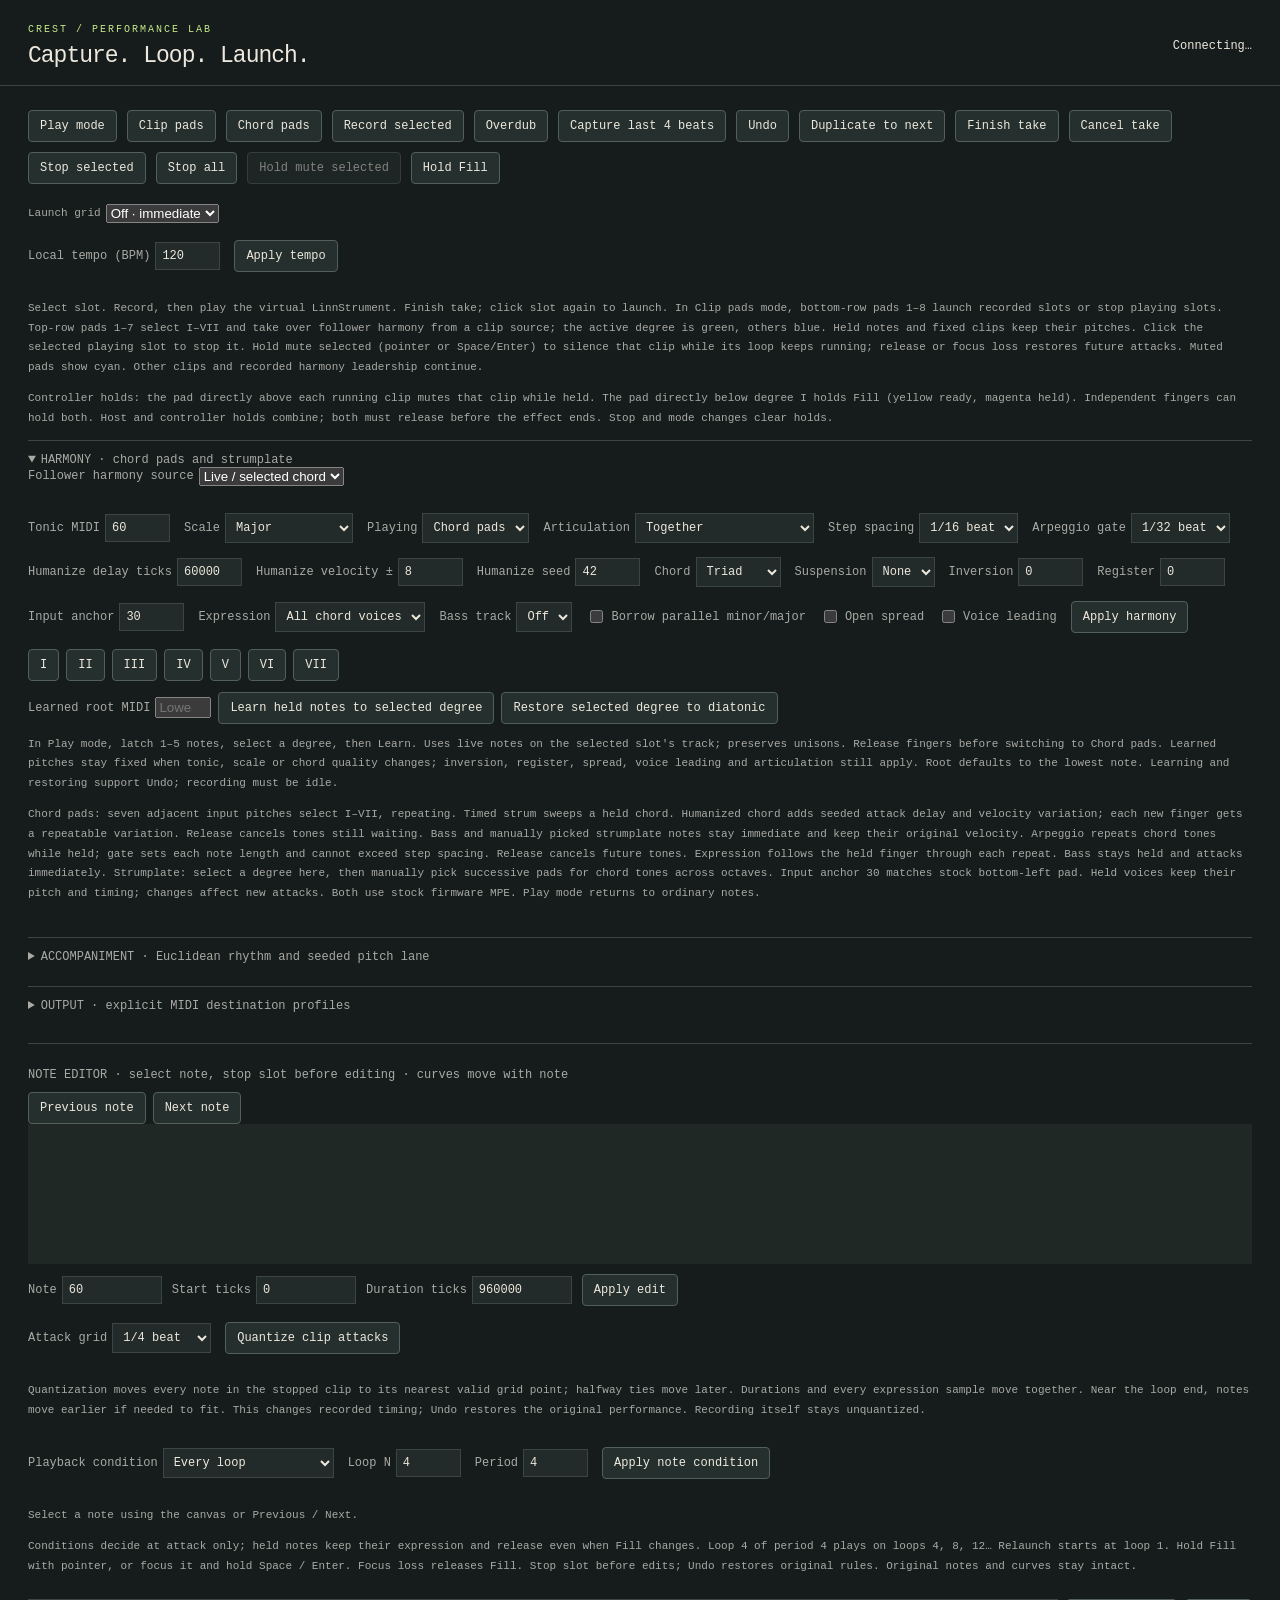
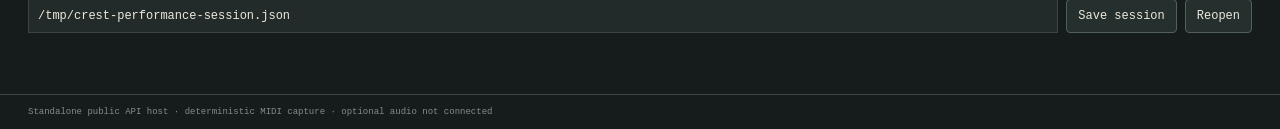
==== crates/linnstrument-sim/web/host.html @ 9dd8afc8 "feat: preserve musical phase across local tempo changes" ====
<!doctype html><html lang="en"><head><meta charset="utf-8"><meta name="viewport" content="width=device-width,initial-scale=1"><title>Crest Performance test host</title><link rel="stylesheet" href="style.css"></head><body>
<header><div><span class="eyebrow">CREST / PERFORMANCE LAB</span><h1>Capture. Loop. Launch.</h1></div><span id="connection">Connecting…</span></header>
<main><div class="host-toolbar"><button id="play">Play mode</button><button id="clips">Clip pads</button><button id="chords">Chord pads</button><button id="record">Record selected</button><button id="overdub">Overdub</button><button id="retro">Capture last 4 beats</button><button id="undo">Undo</button><button id="duplicate">Duplicate to next</button><button id="finish">Finish take</button><button id="cancel">Cancel take</button><button id="stop-slot">Stop selected</button><button id="stop">Stop all</button><button id="mute" aria-pressed="false" disabled>Hold mute selected</button><button id="fill" aria-pressed="false">Hold Fill</button></div><label class="note">Launch grid <select id="launch-quantum"><option value="0">Off · immediate</option><option value="960000">1 beat</option><option value="3840000">4 beats</option></select></label><div id="grid" class="clip-grid"></div>
<form id="tempo-form" class="harmony-fields"><label>Local tempo (BPM) <input name="bpm" type="number" min="1" max="999" step=".001" value="120" required></label><button type="submit">Apply tempo</button></form>
<p class="note">Select slot. Record, then play the virtual LinnStrument. Finish take; click slot again to launch. In Clip pads mode, bottom-row pads 1–8 launch recorded slots or stop playing slots. Top-row pads 1–7 select I–VII and take over follower harmony from a clip source; the active degree is green, others blue. Held notes and fixed clips keep their pitches. Click the selected playing slot to stop it. Hold mute selected (pointer or Space/Enter) to silence that clip while its loop keeps running; release or focus loss restores future attacks. Muted pads show cyan. Other clips and recorded harmony leadership continue.</p>
<p class="note">Controller holds: the pad directly above each running clip mutes that clip while held. The pad directly below degree I holds Fill (yellow ready, magenta held). Independent fingers can hold both. Host and controller holds combine; both must release before the effect ends. Stop and mode changes clear holds.</p>
<details id="harmony-panel" open><summary>HARMONY · chord pads and strumplate</summary>
<label>Follower harmony source <select id="harmony-source"><option value="selected">Live / selected chord</option></select></label>
<p id="harmony-source-state" class="note"></p>
<form id="harmony-form" class="harmony-fields">
<label>Tonic MIDI <input name="tonic" type="number" min="0" max="127" value="60" required></label>
<label>Scale <select name="scale"><option value="major">Major</option><option value="natural_minor">Natural minor</option><option value="dorian">Dorian</option><option value="mixolydian">Mixolydian</option></select></label>
<label>Playing <select name="playing"><option value="chord_pads">Chord pads</option><option value="strumplate">Strumplate</option></select></label>
<label>Articulation <select name="articulation"><option value="block">Together</option><option value="humanized">Humanized chord</option><option value="ascending">Strum low to high</option><option value="descending">Strum high to low</option><option value="arpeggio_ascending">Arpeggio low to high</option><option value="arpeggio_descending">Arpeggio high to low</option></select></label>
<label>Step spacing <select name="strum_interval"><option value="30000">1/32 beat</option><option value="60000" selected>1/16 beat</option><option value="120000">1/8 beat</option><option value="240000">1/4 beat</option><option value="480000">1/2 beat</option><option value="960000">1 beat</option></select></label>
<label>Arpeggio gate <select name="arpeggio_gate"><option value="15000">1/64 beat</option><option value="30000" selected>1/32 beat</option><option value="60000">1/16 beat</option><option value="120000">1/8 beat</option><option value="240000">1/4 beat</option><option value="480000">1/2 beat</option><option value="960000">1 beat</option></select></label>
<label>Humanize delay ticks <input name="humanize_delay" type="number" min="0" max="960000" value="60000" required></label>
<label>Humanize velocity ± <input name="humanize_velocity" type="number" min="0" max="63" value="8" required></label>
<label>Humanize seed <input name="humanize_seed" type="number" min="0" max="4294967295" value="42" required></label>
<label>Chord <select name="extension"><option value="triad">Triad</option><option value="seventh">Seventh</option><option value="ninth">Ninth</option></select></label>
<label>Suspension <select name="suspension"><option value="none">None</option><option value="second">Sus2</option><option value="fourth">Sus4</option></select></label>
<label>Inversion <input name="inversion" type="number" min="-4" max="4" value="0" required></label>
<label>Register <input name="register" type="number" min="-3" max="3" value="0" required></label>
<label>Input anchor <input name="input_anchor" type="number" min="0" max="127" value="30" required></label>
<label>Expression <select name="expression"><option value="all_voices">All chord voices</option><option value="top_voice">Top voice only</option></select></label>
<label>Bass track <select name="bass_track"><option value="">Off</option></select></label>
<label><input name="borrowed" type="checkbox">Borrow parallel minor/major</label>
<label><input name="spread" type="checkbox">Open spread</label>
<label><input name="voice_leading" type="checkbox">Voice leading</label>
<button type="submit">Apply harmony</button>
</form><div id="degrees" class="degree-strip" aria-label="Selected chord degree"></div>
<p id="voicing" class="note" aria-live="polite"></p>
<div class="degree-strip"><label>Learned root MIDI <input id="learned-root" type="number" min="0" max="127" placeholder="Lowest held note"></label><button id="learn-chord">Learn held notes to selected degree</button><button id="clear-chord">Restore selected degree to diatonic</button></div>
<p id="learned-state" class="note" aria-live="polite"></p>
<p class="note">In Play mode, latch 1–5 notes, select a degree, then Learn. Uses live notes on the selected slot's track; preserves unisons. Release fingers before switching to Chord pads. Learned pitches stay fixed when tonic, scale or chord quality changes; inversion, register, spread, voice leading and articulation still apply. Root defaults to the lowest note. Learning and restoring support Undo; recording must be idle.</p>
<p class="note">Chord pads: seven adjacent input pitches select I–VII, repeating. Timed strum sweeps a held chord. Humanized chord adds seeded attack delay and velocity variation; each new finger gets a repeatable variation. Release cancels tones still waiting. Bass and manually picked strumplate notes stay immediate and keep their original velocity. Arpeggio repeats chord tones while held; gate sets each note length and cannot exceed step spacing. Release cancels future tones. Expression follows the held finger through each repeat. Bass stays held and attacks immediately. Strumplate: select a degree here, then manually pick successive pads for chord tones across octaves. Input anchor 30 matches stock bottom-left pad. Held voices keep their pitch and timing; changes affect new attacks. Both use stock firmware MPE. Play mode returns to ordinary notes.</p></details>
<details id="pattern-panel"><summary>ACCOMPANIMENT · Euclidean rhythm and seeded pitch lane</summary>
<form id="pattern-form" class="harmony-fields">
<label>Steps <input name="steps" type="number" min="1" max="128" value="16" required></label>
<label>Pulses <input name="pulses" type="number" min="0" max="128" value="5" required></label>
<label>Rotation <input name="rotation" type="number" min="0" max="127" value="0" required></label>
<label>Step ticks <input name="step" type="number" min="1" max="3840000" value="240000" required></label>
<label>Gate ticks <input name="gate" type="number" min="1" max="3840000" value="120000" required></label>
<label>Pitch cycle <input name="pitch_steps" type="number" min="1" max="128" value="8" required></label>
<label>Lowest tone <input name="tone_min" type="number" min="-16" max="16" value="0" required></label>
<label>Highest tone <input name="tone_max" type="number" min="-16" max="16" value="5" required></label>
<label>Seed <input name="seed" type="number" min="0" max="4294967295" value="1" required></label>
<label>Velocity <input name="velocity" type="number" min="1" max="127" value="90" required></label>
<label>Velocity variation <input name="velocity_variation" type="number" min="0" max="63" value="0" required></label>
<label>Timing variation ticks <input name="timing_variation" type="number" min="0" max="3840000" value="0" required></label>
<label><input name="follow_harmony" type="checkbox">Follow active harmony</label>
<button type="submit">Generate selected slot</button></form>
<div class="degree-strip"><button id="follow-on">Follow harmony</button><button id="follow-off">Use original notes</button><button id="freeze">Freeze current harmony</button></div>
<p id="pattern-state" class="note"></p><p class="note">Stop selected slot before generating, changing follow mode, or freezing. Changes support Undo. Different slots loop independently. Timing variation delays attacks within each step. Following changes future attacks only; freeze stores the current follower harmony as fixed pitches. A clip source uses its recorded chord gestures, including timing before delayed strums. Its last chord carries across loop pickup gaps; stopping it restores live/selected harmony. Empty slots and clips without chord gestures use live/selected harmony. Editing rendered notes does not rewrite recorded chord intent.</p>
</details>
<details id="output-panel"><summary>OUTPUT · explicit MIDI destination profiles</summary>
<form id="output-form" class="harmony-fields">
<label>Destination <select name="destination"></select></label>
<label>Profile <select name="profile"><option value="mpe">MPE · independent expression</option><option value="polyphonic">Ordinary polyphony · key pressure</option><option value="monophonic">Monophonic · last held note</option></select></label>
<label>Channel / MPE main <input name="channel" type="number" min="1" max="16" value="1" required></label>
<label>MPE first member <input name="first" type="number" min="1" max="16" value="2" required></label>
<label>MPE last member <input name="last" type="number" min="1" max="16" value="16" required></label>
<label>Bend semitones <input name="bend" type="number" min="1" max="96" value="48" required></label>
<label>Poly voices <input name="voices" type="number" min="1" max="128" value="15" required></label>
<label>Poly expression <select name="expression"><option value="reject_unsupported">Reject unsupported pitch/timbre</option><option value="pressure_only">Discard pitch/timbre explicitly</option></select></label>
<button type="submit">Apply output profile</button></form>
<p id="output-state" class="note"></p><p class="note">Stop transport before changing profiles. MPE is required for independent X/Y/Z. Ordinary MIDI rejects overlapping identical pitches. Monophonic reduction sounds the last held note and reattacks the preceding note on release. Profiles save with host sessions; plain library sessions open with lower MPE defaults.</p></details>
<section class="editor"><h2>NOTE EDITOR · select note, stop slot before editing · curves move with note</h2><div class="degree-strip"><button id="previous-note">Previous note</button><button id="next-note">Next note</button></div><canvas id="piano" width="800" height="140" aria-label="Recorded notes. Select a note to edit its pitch, timing and duration." tabindex="0"></canvas><div class="edit-fields"><label>Note <input id="note-key" type="number" min="0" max="127" value="60"></label><label>Start ticks <input id="note-start" type="number" min="0" value="0"></label><label>Duration ticks <input id="note-duration" type="number" min="1" value="960000"></label><button id="apply-edit">Apply edit</button></div>
<form id="quantize-form" class="harmony-fields"><label>Attack grid <select name="grid"><option value="960000">1 beat</option><option value="480000">1/2 beat</option><option value="240000" selected>1/4 beat</option><option value="120000">1/8 beat</option><option value="60000">1/16 beat</option><option value="320000">1/3 beat</option><option value="160000">1/6 beat</option></select></label><button type="submit">Quantize clip attacks</button></form>
<p class="note">Quantization moves every note in the stopped clip to its nearest valid grid point; halfway ties move later. Durations and every expression sample move together. Near the loop end, notes move earlier if needed to fit. This changes recorded timing; Undo restores the original performance. Recording itself stays unquantized.</p>
<form id="condition-form" class="harmony-fields">
<label>Playback condition <select name="condition"><option value="always">Every loop</option><option value="every">Loop N of period</option><option value="fill">While Fill held</option><option value="not_fill">While Fill released</option></select></label>
<label>Loop N <input name="iteration" type="number" min="1" max="65535" value="4" required></label>
<label>Period <input name="period" type="number" min="1" max="65535" value="4" required></label>
<button type="submit">Apply note condition</button></form>
<p id="condition-state" class="note" aria-live="polite">Select a note using the canvas or Previous / Next.</p>
<p class="note">Conditions decide at attack only; held notes keep their expression and release even when Fill changes. Loop 4 of period 4 plays on loops 4, 8, 12… Relaunch starts at loop 1. Hold Fill with pointer, or focus it and hold Space / Enter. Focus loss releases Fill. Stop slot before edits; Undo restores original rules. Original notes and curves stay intact.</p>
</section><div class="session"><input id="path" aria-label="Session file path" value="/tmp/crest-performance-session.json"><button id="save">Save session</button><button id="open">Reopen</button></div><p id="transport" class="note"></p><pre id="capture"></pre><p id="error" role="alert"></p></main><footer>Standalone public API host · deterministic MIDI capture · optional audio not connected</footer><script src="bridge.js"></script><script type="module" src="host.js"></script></body></html>
---- crates/linnstrument-sim/web/style.css ----
:root{color-scheme:dark;--ink:#ede8dd;--muted:#a9aaa4;--bg:#161b1c;--line:#3b4544;--accent:#c5eb8b;font-family:ui-monospace,SFMono-Regular,Consolas,monospace;font-size:12px}*{box-sizing:border-box}body{margin:0;background:var(--bg);color:var(--ink)}header{display:flex;justify-content:space-between;align-items:center;padding:22px 28px 16px;border-bottom:1px solid var(--line)}h1{font-size:23px;font-weight:500;margin:7px 0 0;letter-spacing:-1px}h1 span{color:var(--muted)}.eyebrow{font-size:10px;color:var(--accent);letter-spacing:2px}.status{text-align:right;color:var(--accent)}small{display:block;color:var(--muted);font-size:9px;margin-top:6px}main{padding:24px 28px 12px}.instrument{background:#b6aa95;border:1px solid #e1d4b9;border-radius:13px;padding:14px 17px 9px;box-shadow:0 15px 32px #0005;color:#222a27}.brand{display:flex;align-items:baseline;justify-content:space-between;font-weight:750;letter-spacing:2px;font-size:17px;margin:0 4px 11px}.brand small{display:inline;font-weight:400;letter-spacing:1px;color:#424c46}.surface-wrap{display:flex;gap:8px;background:#303735;border-radius:6px;padding:9px}#controls{width:78px;flex:none;display:flex;flex-direction:column;justify-content:space-around;font-size:8px;color:#c5c6b9;text-transform:uppercase;text-align:right;line-height:1.2}canvas{width:100%;height:auto;display:block;min-width:0;touch-action:none;cursor:crosshair}.instrument-footer{display:flex;justify-content:space-between;font-size:9px;letter-spacing:1px;padding:10px 4px 0}.toolbar{display:flex;flex-wrap:wrap;align-items:center;gap:12px;margin-top:22px}label{display:inline-flex;align-items:center;gap:5px;color:var(--muted)}input[type=range]{width:100px;accent-color:var(--accent)}input[type=checkbox]{accent-color:var(--accent)}button{background:#25302e;color:var(--ink);border:1px solid #52605c;border-radius:4px;padding:8px 11px;font:inherit;cursor:pointer}button:hover{background:#38483d}button:focus-visible,canvas:focus-visible{outline:2px solid var(--accent);outline-offset:3px}button:disabled{opacity:.5;cursor:default}.support{display:flex;justify-content:space-between;gap:20px}.support p{color:var(--muted);font-size:10px;line-height:1.8;max-width:680px}#contact-list{display:flex;gap:5px;align-items:center;flex-wrap:wrap}#contact-list button{font-size:10px;padding:5px}#contact-list button.selected{border-color:var(--accent);color:var(--accent)}details{border-top:1px solid var(--line);margin-top:10px;padding:12px 0}summary{color:var(--muted);cursor:pointer}.inspector-grid{display:grid;grid-template-columns:1fr 1fr;gap:15px}pre{font-size:10px;line-height:1.6;white-space:pre-wrap;max-height:140px;overflow:auto;color:#b8c8bc}#error{color:#ffb8a5;min-height:14px}footer{padding:12px 28px;color:#818e88;font-size:9px;border-top:1px solid var(--line)}.host-toolbar{display:flex;gap:10px;flex-wrap:wrap;margin-bottom:20px}.clip-grid{display:grid;grid-template-columns:repeat(4,1fr);gap:10px}.clip{min-height:96px;text-align:left;padding:15px}.clip strong{display:block;font-size:20px;margin-bottom:8px}.clip.playing{border-color:var(--accent);color:var(--accent)}.clip.recording{border-color:#ff9a8a;color:#ff9a8a}.clip.recorded{border-color:#94bdeb}.clip.queued{border-color:#e6ce80}.session{margin-top:22px;display:flex;gap:8px}.session input{flex:1;background:#222b29;color:var(--ink);border:1px solid var(--line);padding:9px;font:inherit}.note{font-size:11px;line-height:1.8;color:var(--muted)}
.editor{margin-top:18px;border-top:1px solid var(--line);padding-top:14px}.editor h2{font-size:12px;font-weight:400;color:var(--muted)}.editor canvas{height:140px;background:#202826;cursor:pointer}.edit-fields{display:flex;gap:10px;margin-top:10px;flex-wrap:wrap}.edit-fields input{width:100px;background:#222b29;border:1px solid var(--line);color:var(--ink);padding:6px;font:inherit}.clip.overdubbing{border-color:#df9bef;color:#df9bef}

.harmony-fields{display:flex;flex-wrap:wrap;gap:14px;padding:16px 0}.harmony-fields input[type=number]{width:65px}.harmony-fields input,.harmony-fields select{background:#222b29;border:1px solid var(--line);color:var(--ink);padding:6px;font:inherit}.degree-strip{display:flex;gap:7px}.degree-strip button[aria-pressed=true]{border-color:var(--accent);color:var(--accent)}select:focus-visible,input:focus-visible{outline:2px solid var(--accent);outline-offset:2px}

#keyboard-settings{display:block;width:100%;margin:10px 0;padding:10px;background:#222b29;border:1px solid var(--line);color:var(--ink);font:inherit}#keyboard-status{display:block;margin-top:8px;color:var(--muted)}
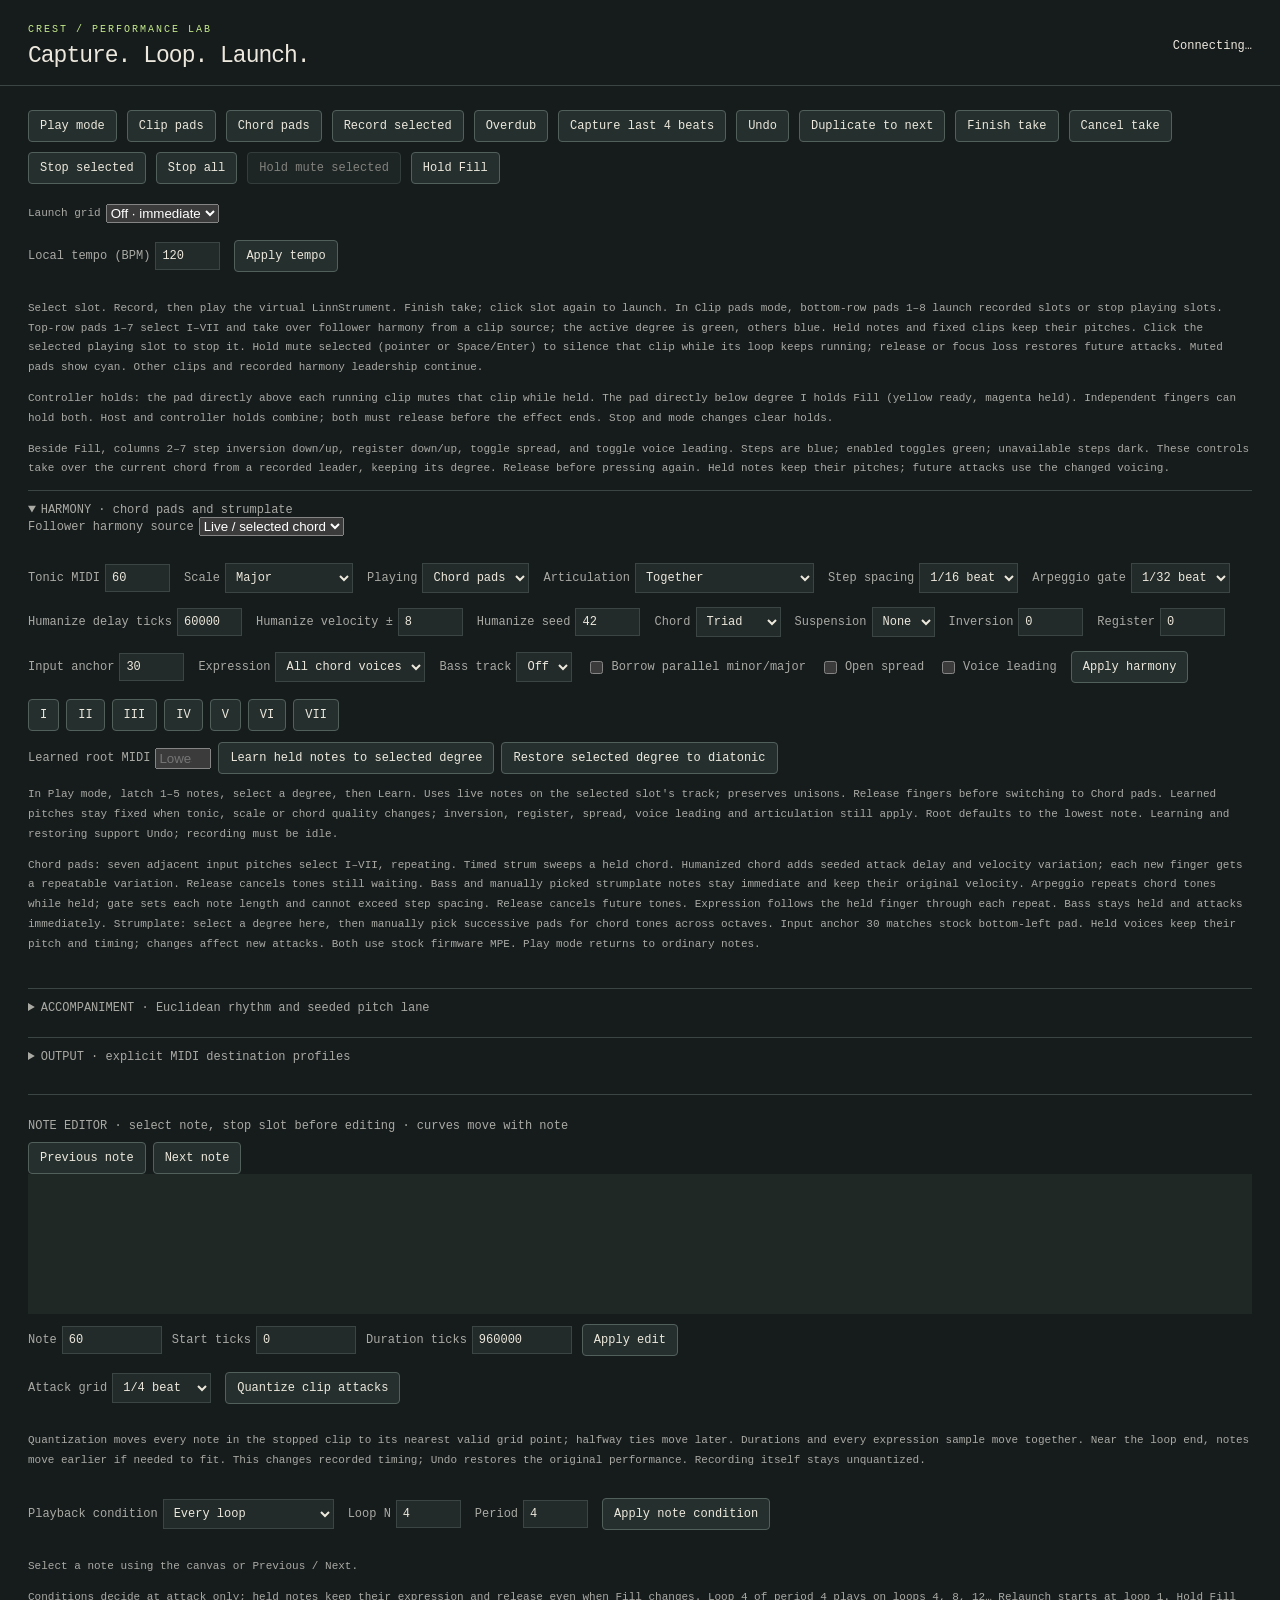
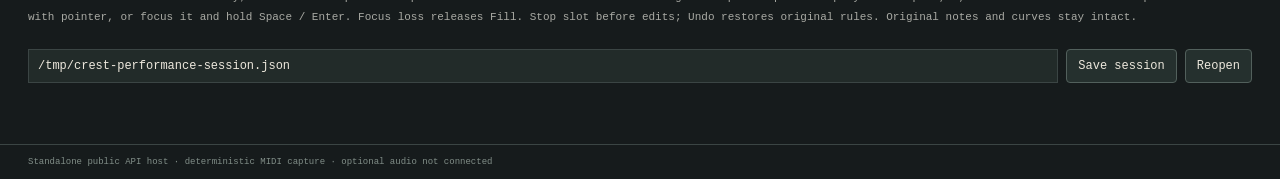
==== commit 7aff3b9d: "feat: control chord voicing from firmware pads" ====
--- a/crates/linnstrument-sim/web/host.html
+++ b/crates/linnstrument-sim/web/host.html
@@ -4,6 +4,7 @@
 <form id="tempo-form" class="harmony-fields"><label>Local tempo (BPM) <input name="bpm" type="number" min="1" max="999" step=".001" value="120" required></label><button type="submit">Apply tempo</button></form>
 <p class="note">Select slot. Record, then play the virtual LinnStrument. Finish take; click slot again to launch. In Clip pads mode, bottom-row pads 1–8 launch recorded slots or stop playing slots. Top-row pads 1–7 select I–VII and take over follower harmony from a clip source; the active degree is green, others blue. Held notes and fixed clips keep their pitches. Click the selected playing slot to stop it. Hold mute selected (pointer or Space/Enter) to silence that clip while its loop keeps running; release or focus loss restores future attacks. Muted pads show cyan. Other clips and recorded harmony leadership continue.</p>
 <p class="note">Controller holds: the pad directly above each running clip mutes that clip while held. The pad directly below degree I holds Fill (yellow ready, magenta held). Independent fingers can hold both. Host and controller holds combine; both must release before the effect ends. Stop and mode changes clear holds.</p>
+<p class="note">Beside Fill, columns 2–7 step inversion down/up, register down/up, toggle spread, and toggle voice leading. Steps are blue; enabled toggles green; unavailable steps dark. These controls take over the current chord from a recorded leader, keeping its degree. Release before pressing again. Held notes keep their pitches; future attacks use the changed voicing.</p>
 <details id="harmony-panel" open><summary>HARMONY · chord pads and strumplate</summary>
 <label>Follower harmony source <select id="harmony-source"><option value="selected">Live / selected chord</option></select></label>
 <p id="harmony-source-state" class="note"></p>
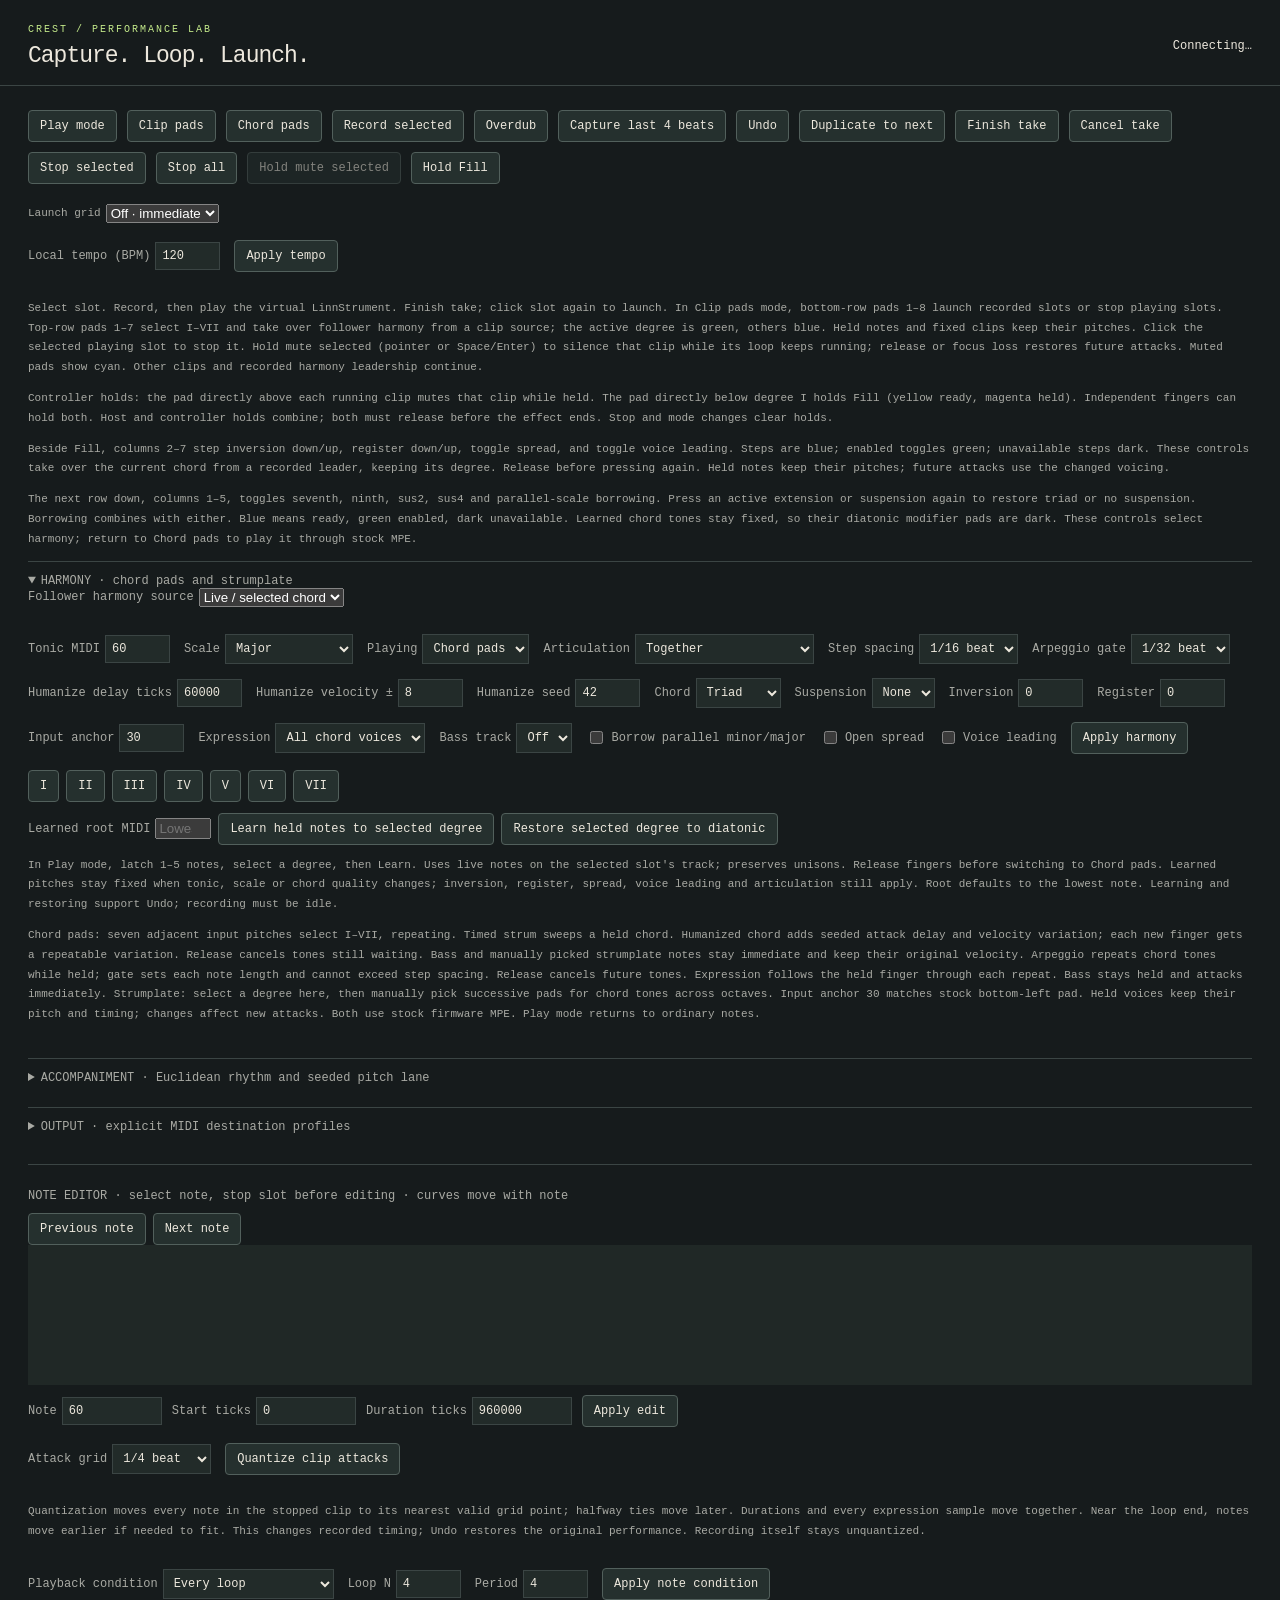
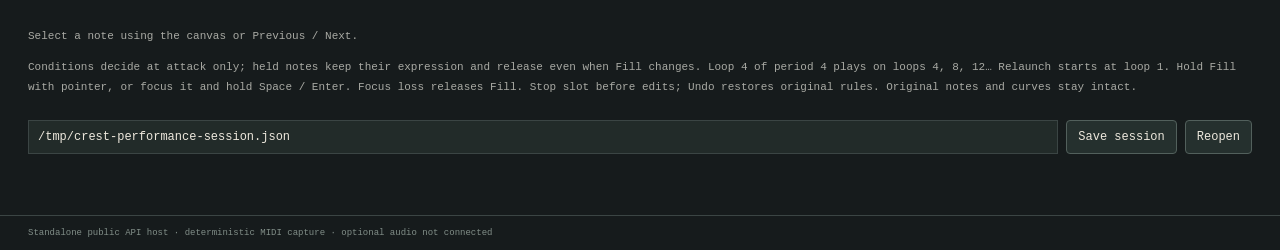
==== commit 6c37aa5e: "feat: add firmware-pad chord modifiers" ====
--- a/crates/linnstrument-sim/web/host.html
+++ b/crates/linnstrument-sim/web/host.html
@@ -5,6 +5,7 @@
 <p class="note">Select slot. Record, then play the virtual LinnStrument. Finish take; click slot again to launch. In Clip pads mode, bottom-row pads 1–8 launch recorded slots or stop playing slots. Top-row pads 1–7 select I–VII and take over follower harmony from a clip source; the active degree is green, others blue. Held notes and fixed clips keep their pitches. Click the selected playing slot to stop it. Hold mute selected (pointer or Space/Enter) to silence that clip while its loop keeps running; release or focus loss restores future attacks. Muted pads show cyan. Other clips and recorded harmony leadership continue.</p>
 <p class="note">Controller holds: the pad directly above each running clip mutes that clip while held. The pad directly below degree I holds Fill (yellow ready, magenta held). Independent fingers can hold both. Host and controller holds combine; both must release before the effect ends. Stop and mode changes clear holds.</p>
 <p class="note">Beside Fill, columns 2–7 step inversion down/up, register down/up, toggle spread, and toggle voice leading. Steps are blue; enabled toggles green; unavailable steps dark. These controls take over the current chord from a recorded leader, keeping its degree. Release before pressing again. Held notes keep their pitches; future attacks use the changed voicing.</p>
+<p class="note">The next row down, columns 1–5, toggles seventh, ninth, sus2, sus4 and parallel-scale borrowing. Press an active extension or suspension again to restore triad or no suspension. Borrowing combines with either. Blue means ready, green enabled, dark unavailable. Learned chord tones stay fixed, so their diatonic modifier pads are dark. These controls select harmony; return to Chord pads to play it through stock MPE.</p>
 <details id="harmony-panel" open><summary>HARMONY · chord pads and strumplate</summary>
 <label>Follower harmony source <select id="harmony-source"><option value="selected">Live / selected chord</option></select></label>
 <p id="harmony-source-state" class="note"></p>
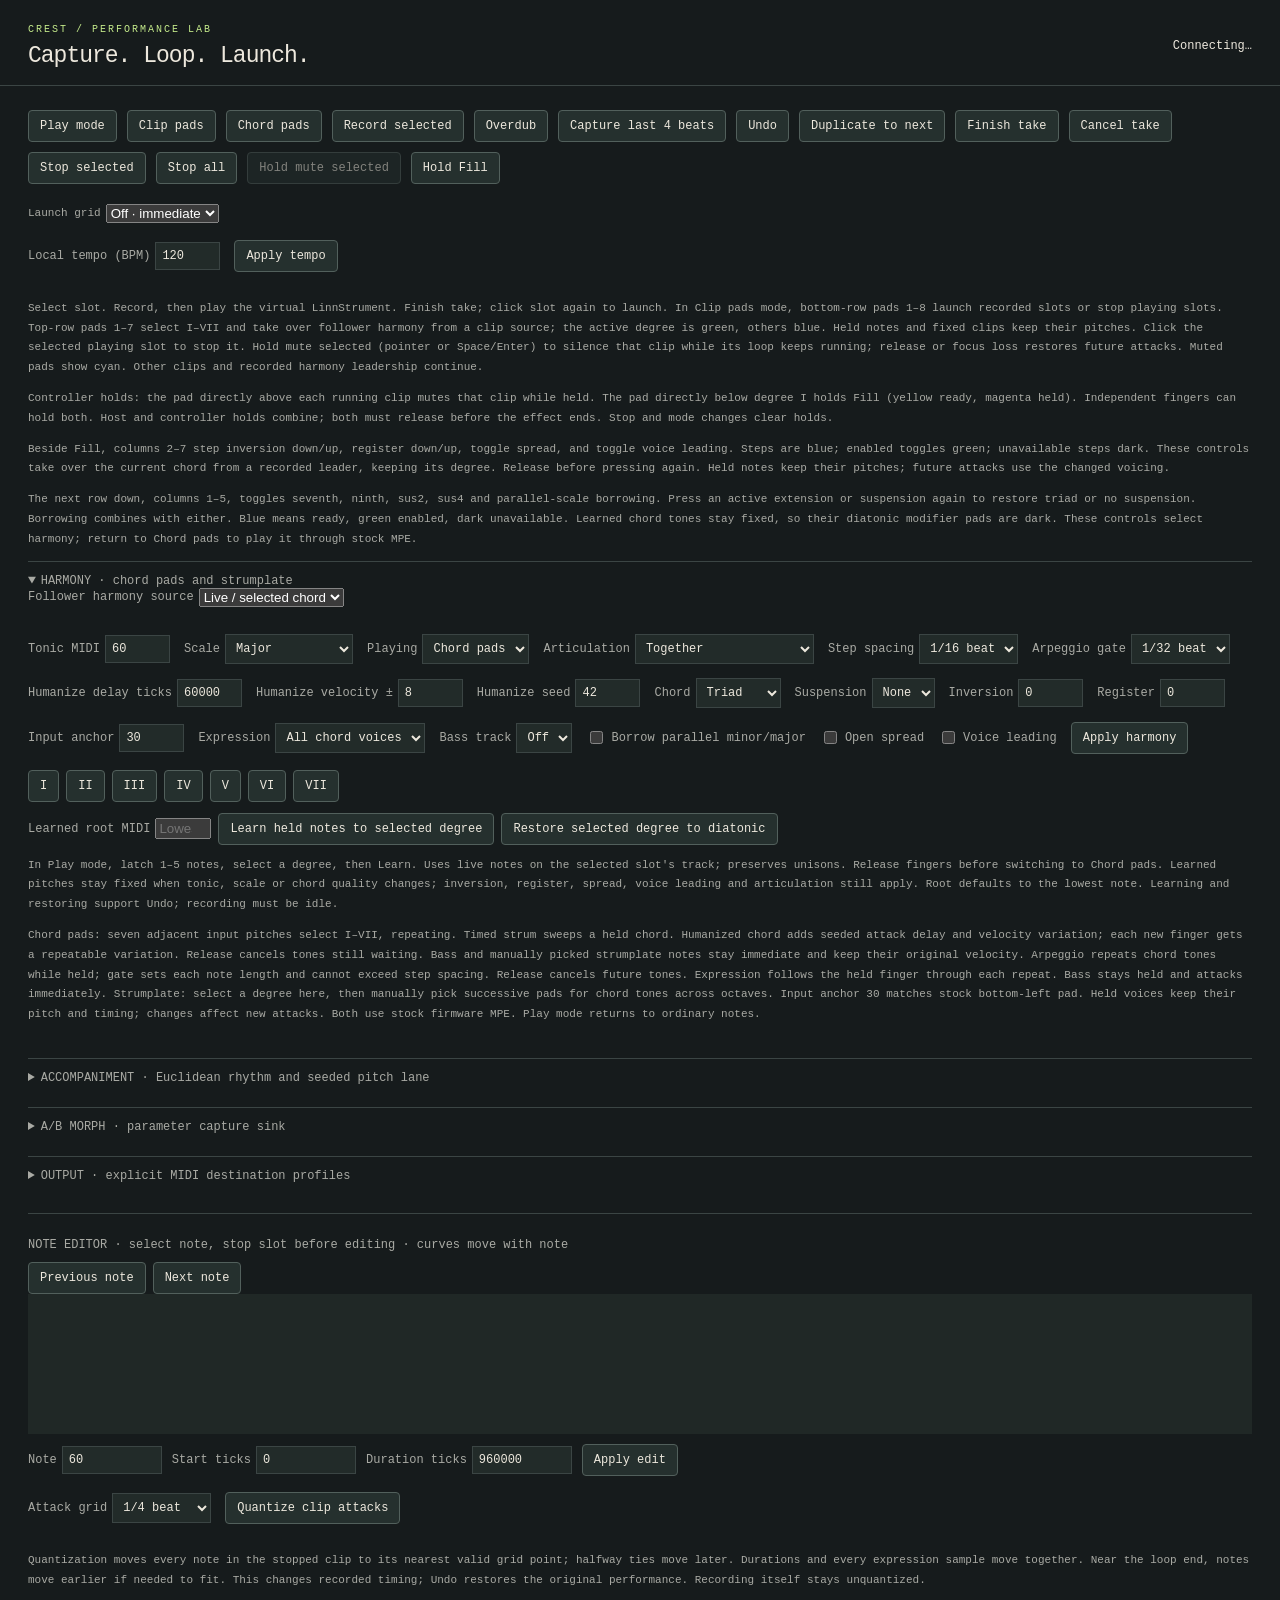
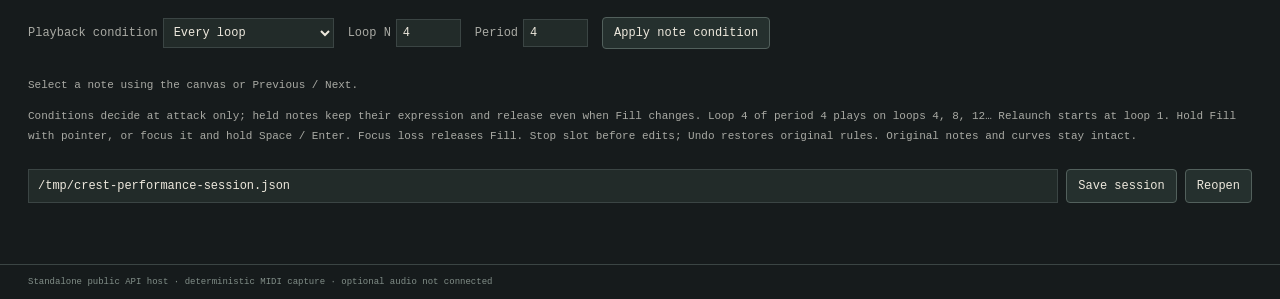
==== commit 40a64bfc: "Add firmware-controlled A/B parameter morph capture" ====
--- a/crates/linnstrument-sim/web/host.html
+++ b/crates/linnstrument-sim/web/host.html
@@ -55,6 +55,13 @@
 <div class="degree-strip"><button id="follow-on">Follow harmony</button><button id="follow-off">Use original notes</button><button id="freeze">Freeze current harmony</button></div>
 <p id="pattern-state" class="note"></p><p class="note">Stop selected slot before generating, changing follow mode, or freezing. Changes support Undo. Different slots loop independently. Timing variation delays attacks within each step. Following changes future attacks only; freeze stores the current follower harmony as fixed pitches. A clip source uses its recorded chord gestures, including timing before delayed strums. Its last chord carries across loop pickup gaps; stopping it restores live/selected harmony. Empty slots and clips without chord gestures use live/selected harmony. Editing rendered notes does not rewrite recorded chord intent.</p>
 </details>
+<details id="scene-panel"><summary>A/B MORPH · parameter capture sink</summary>
+<p class="note">Configure up to 16 normalized parameter endpoints (0–65535). The capture sink accepts these references; they are not MIDI controller numbers and do not change an audible instrument. Production hosts must advertise supported parameter references and map values to their own sound engine.</p>
+<form id="scene-form"><div id="scene-parameters"></div><div class="degree-strip"><button id="scene-add" type="button">Add parameter</button><button type="submit">Apply A/B endpoints</button></div></form>
+<div class="degree-strip"><button id="scene-a" disabled>State A</button><label>A/B position <input id="scene-position" type="range" min="0" max="65535" step="1" value="0" disabled></label><button id="scene-b" disabled>State B</button><output id="scene-position-value">No position emitted</output></div>
+<p id="scene-status" class="note" aria-live="polite"></p>
+<p class="note">In Clip pads mode, slide across the third row from the bottom. Stock firmware supplies continuous X through sensors; the first finger owns the row until release. Blue marks the morph row; green marks the current position. Release leaves the last value. Stop releases notes but leaves parameter values. Changing endpoints requires releasing the row and touching again. Endpoints save with the session; reopening emits no values until a gesture. Parameter automation recording and per-note parameter locks are separate work.</p>
+<pre id="parameter-capture" aria-label="Captured parameter events"></pre></details>
 <details id="output-panel"><summary>OUTPUT · explicit MIDI destination profiles</summary>
 <form id="output-form" class="harmony-fields">
 <label>Destination <select name="destination"></select></label>
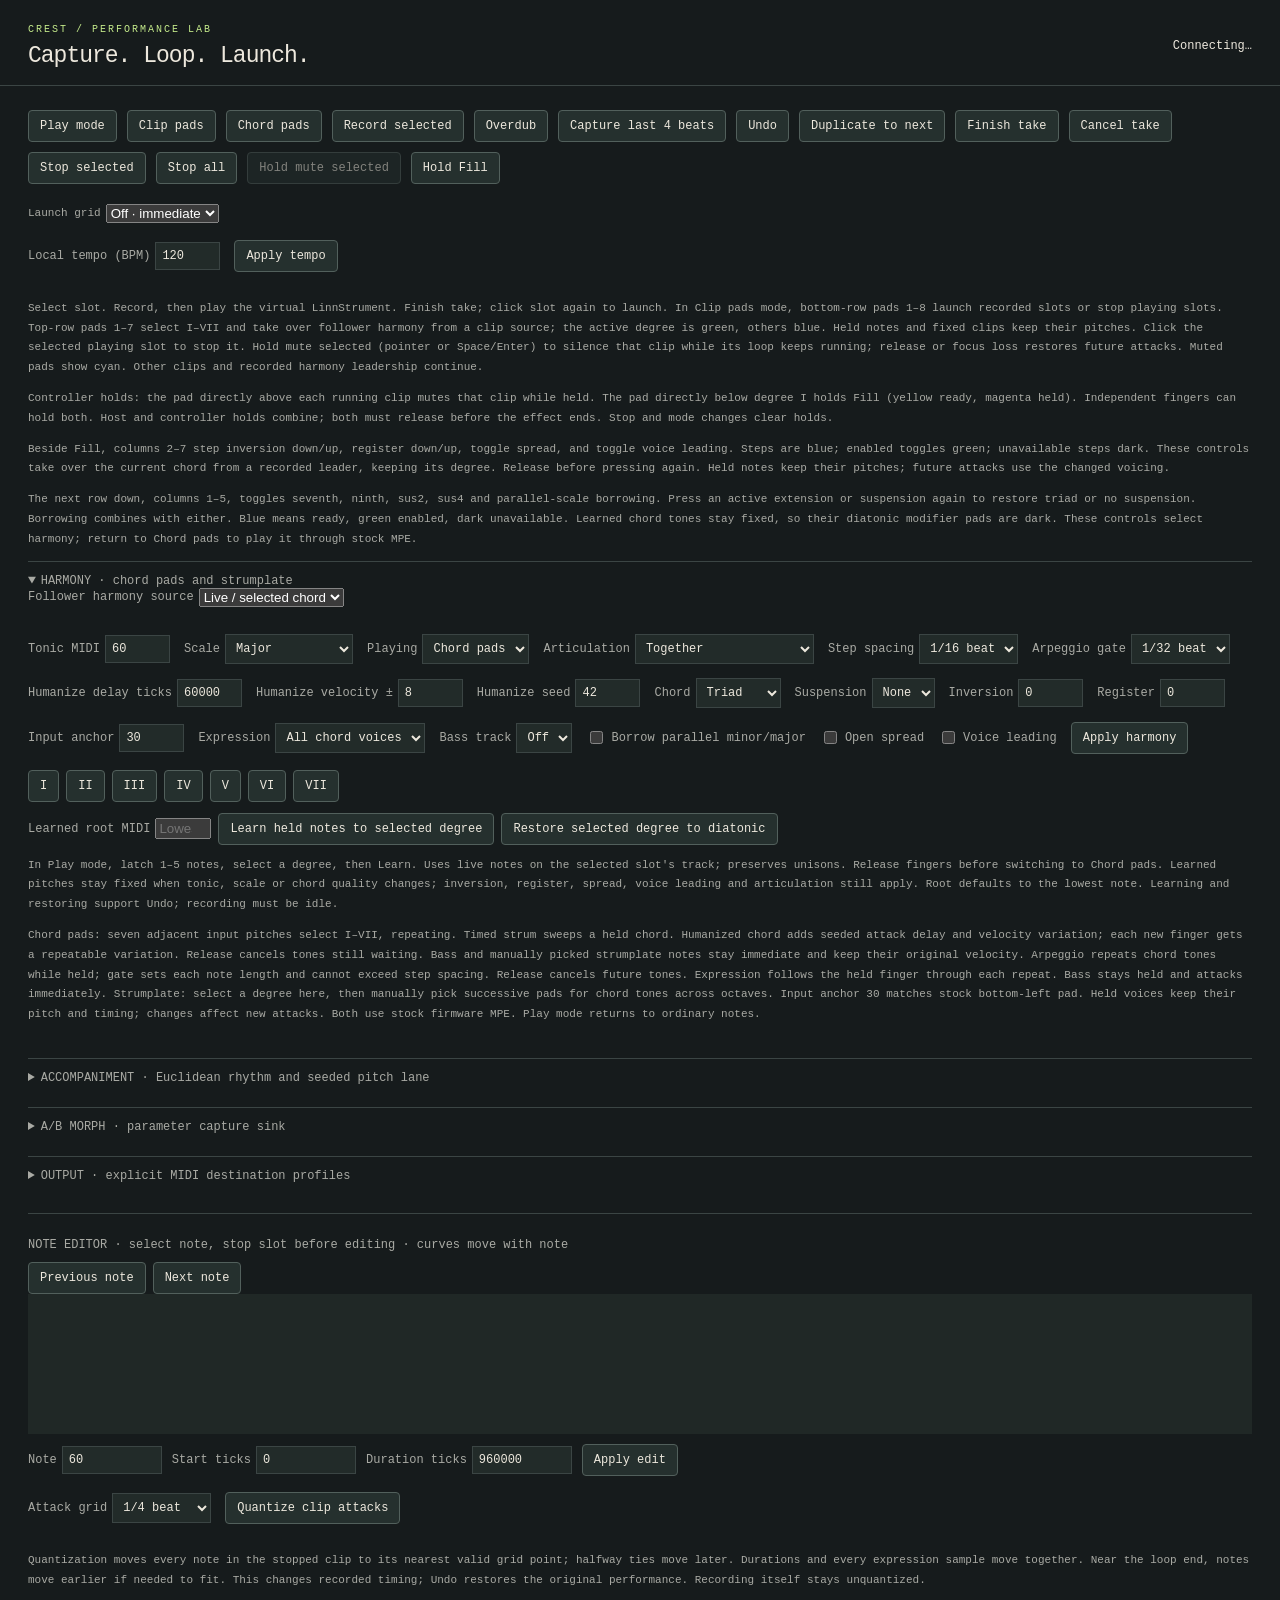
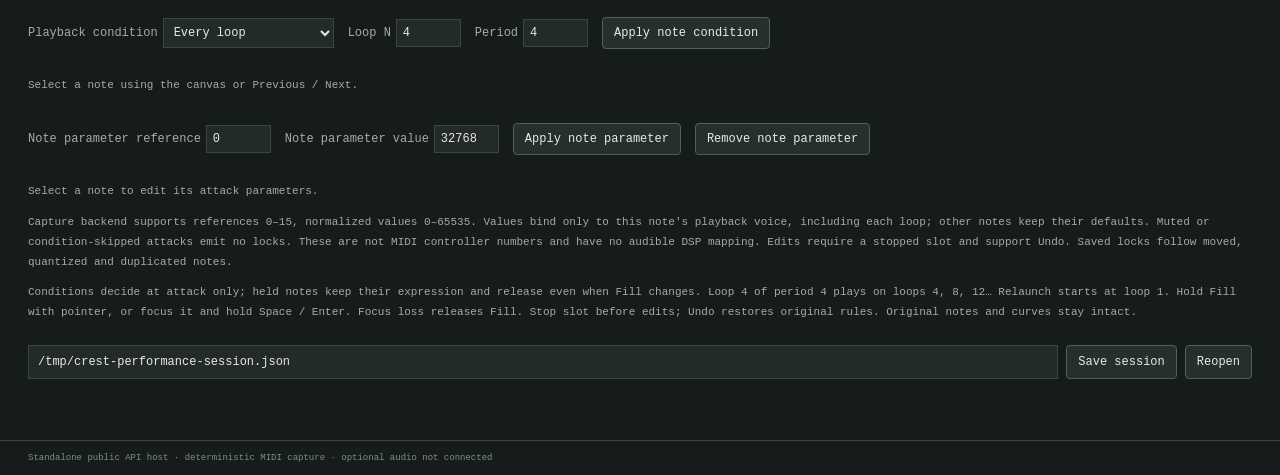
==== commit d7117e3b: "Bind clip parameter locks to independent playback voices" ====
--- a/crates/linnstrument-sim/web/host.html
+++ b/crates/linnstrument-sim/web/host.html
@@ -60,7 +60,7 @@
 <form id="scene-form"><div id="scene-parameters"></div><div class="degree-strip"><button id="scene-add" type="button">Add parameter</button><button type="submit">Apply A/B endpoints</button></div></form>
 <div class="degree-strip"><button id="scene-a" disabled>State A</button><label>A/B position <input id="scene-position" type="range" min="0" max="65535" step="1" value="0" disabled></label><button id="scene-b" disabled>State B</button><output id="scene-position-value">No position emitted</output></div>
 <p id="scene-status" class="note" aria-live="polite"></p>
-<p class="note">In Clip pads mode, slide across the third row from the bottom. Stock firmware supplies continuous X through sensors; the first finger owns the row until release. Blue marks the morph row; green marks the current position. Release leaves the last value. Stop releases notes but leaves parameter values. Changing endpoints requires releasing the row and touching again. Endpoints save with the session; reopening emits no values until a gesture. Parameter automation recording and per-note parameter locks are separate work.</p>
+<p class="note">In Clip pads mode, slide across the third row from the bottom. Stock firmware supplies continuous X through sensors; the first finger owns the row until release. Blue marks the morph row; green marks the current position. Release leaves the last value. Stop releases notes but leaves parameter values. Changing endpoints requires releasing the row and touching again. Endpoints save with the session; reopening emits no values until a gesture. Use the note editor for voice-scoped attack locks. Parameter automation recording remains separate work.</p>
 <pre id="parameter-capture" aria-label="Captured parameter events"></pre></details>
 <details id="output-panel"><summary>OUTPUT · explicit MIDI destination profiles</summary>
 <form id="output-form" class="harmony-fields">
@@ -83,5 +83,11 @@
 <label>Period <input name="period" type="number" min="1" max="65535" value="4" required></label>
 <button type="submit">Apply note condition</button></form>
 <p id="condition-state" class="note" aria-live="polite">Select a note using the canvas or Previous / Next.</p>
+<form id="note-parameter-form" class="harmony-fields">
+<label>Note parameter reference <input name="parameter" type="number" min="0" max="15" step="1" value="0" required></label>
+<label>Note parameter value <input name="value" type="number" min="0" max="65535" step="1" value="32768" required></label>
+<button type="submit">Apply note parameter</button><button id="remove-note-parameter" type="button">Remove note parameter</button></form>
+<p id="note-parameter-state" class="note" aria-live="polite">Select a note to edit its attack parameters.</p>
+<p class="note">Capture backend supports references 0–15, normalized values 0–65535. Values bind only to this note's playback voice, including each loop; other notes keep their defaults. Muted or condition-skipped attacks emit no locks. These are not MIDI controller numbers and have no audible DSP mapping. Edits require a stopped slot and support Undo. Saved locks follow moved, quantized and duplicated notes.</p>
 <p class="note">Conditions decide at attack only; held notes keep their expression and release even when Fill changes. Loop 4 of period 4 plays on loops 4, 8, 12… Relaunch starts at loop 1. Hold Fill with pointer, or focus it and hold Space / Enter. Focus loss releases Fill. Stop slot before edits; Undo restores original rules. Original notes and curves stay intact.</p>
 </section><div class="session"><input id="path" aria-label="Session file path" value="/tmp/crest-performance-session.json"><button id="save">Save session</button><button id="open">Reopen</button></div><p id="transport" class="note"></p><pre id="capture"></pre><p id="error" role="alert"></p></main><footer>Standalone public API host · deterministic MIDI capture · optional audio not connected</footer><script src="bridge.js"></script><script type="module" src="host.js"></script></body></html>
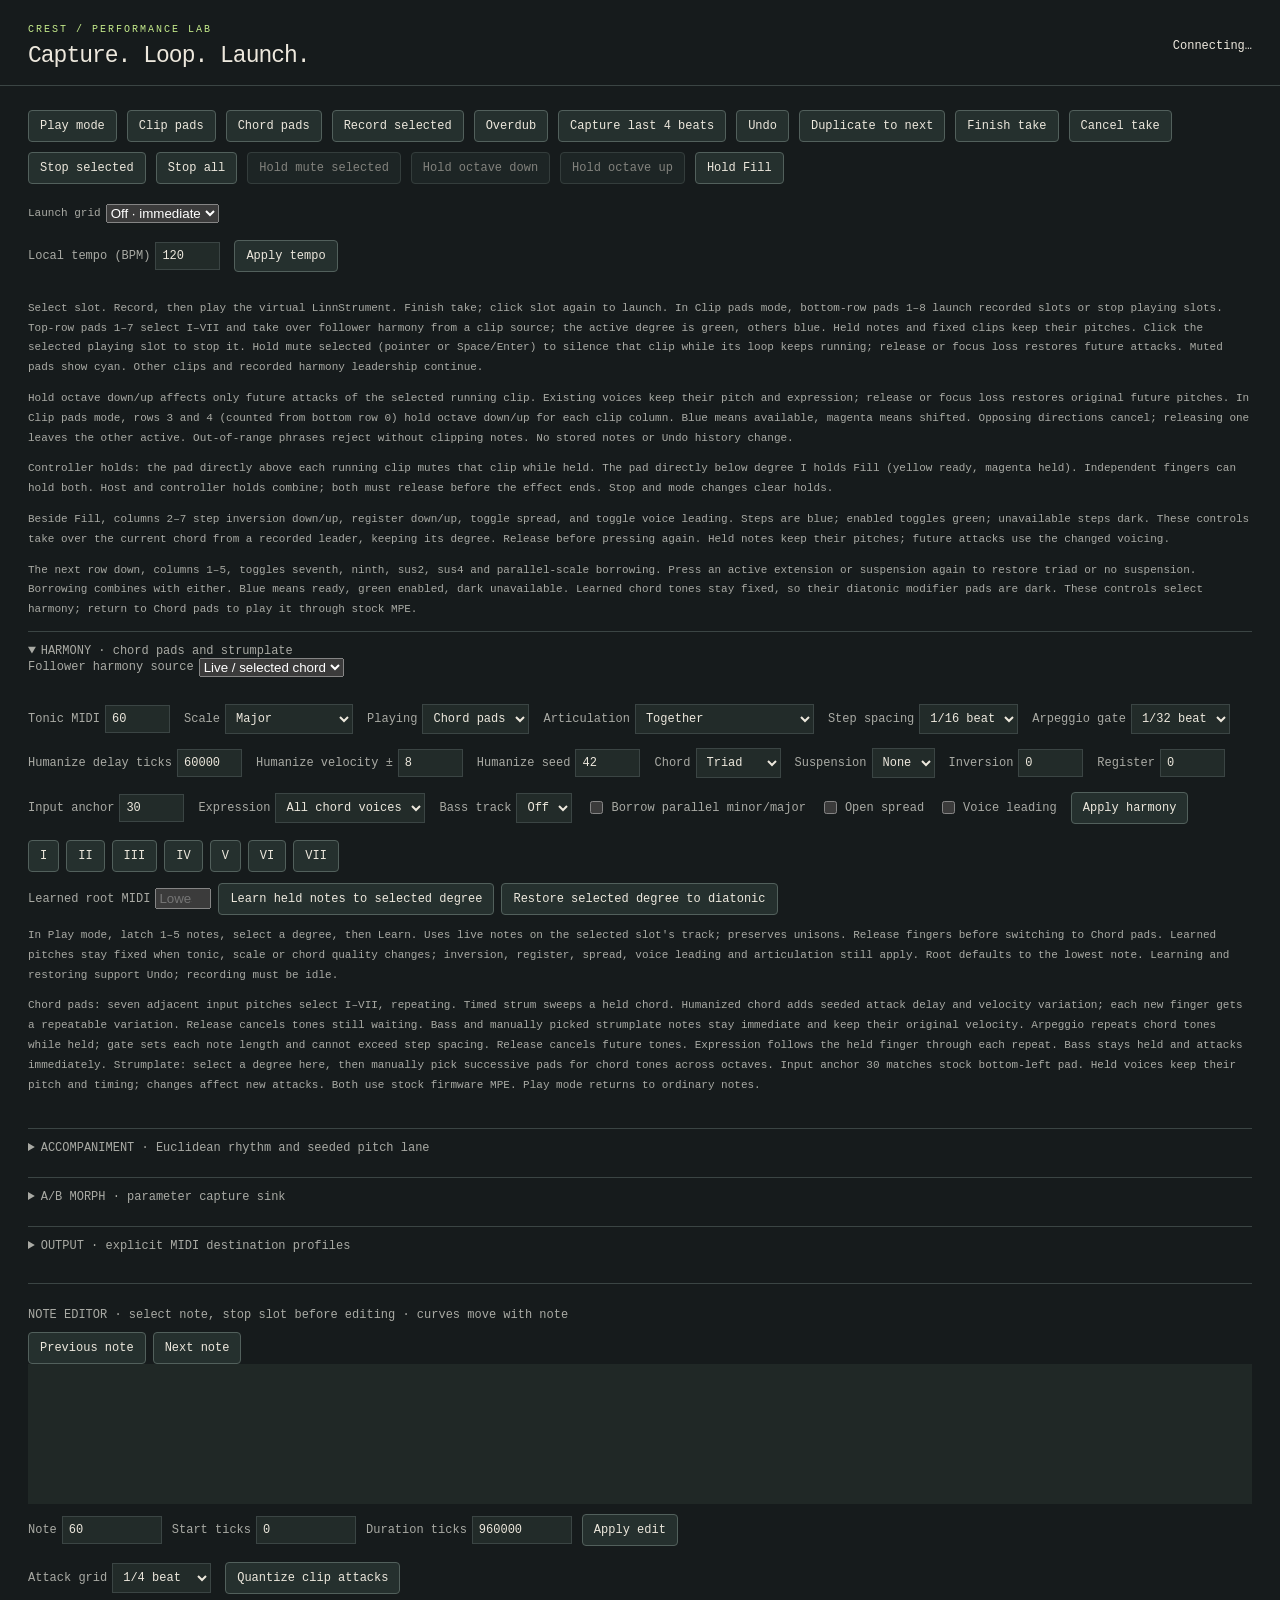
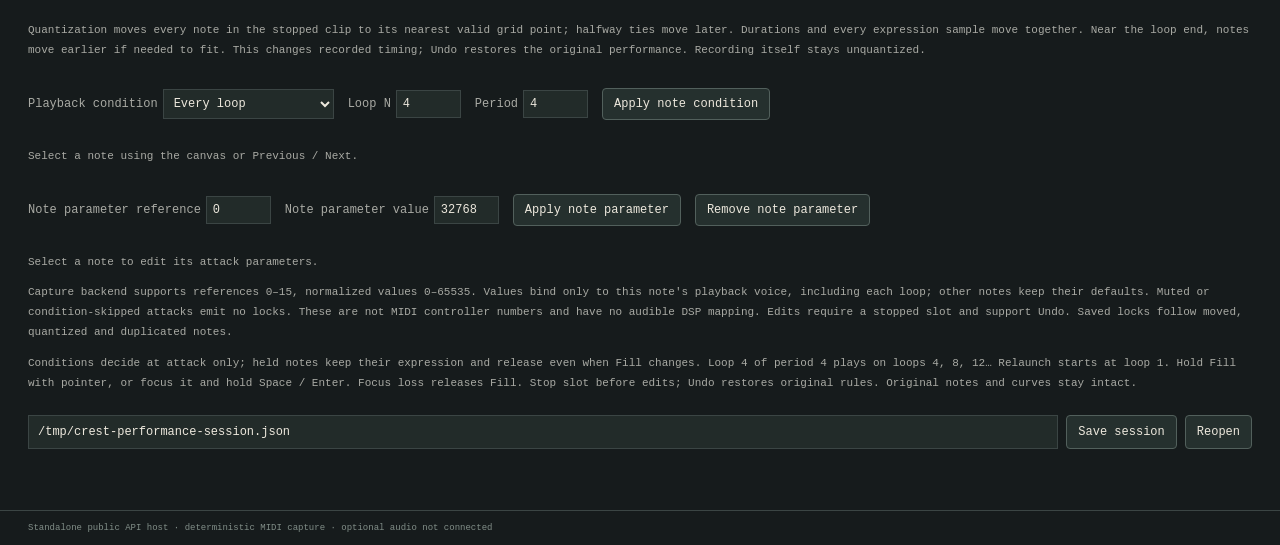
==== commit 05c093b4: "Add momentary clip octave performance controls" ====
--- a/crates/linnstrument-sim/web/host.html
+++ b/crates/linnstrument-sim/web/host.html
@@ -1,8 +1,9 @@
 <!doctype html><html lang="en"><head><meta charset="utf-8"><meta name="viewport" content="width=device-width,initial-scale=1"><title>Crest Performance test host</title><link rel="stylesheet" href="style.css"></head><body>
 <header><div><span class="eyebrow">CREST / PERFORMANCE LAB</span><h1>Capture. Loop. Launch.</h1></div><span id="connection">Connecting…</span></header>
-<main><div class="host-toolbar"><button id="play">Play mode</button><button id="clips">Clip pads</button><button id="chords">Chord pads</button><button id="record">Record selected</button><button id="overdub">Overdub</button><button id="retro">Capture last 4 beats</button><button id="undo">Undo</button><button id="duplicate">Duplicate to next</button><button id="finish">Finish take</button><button id="cancel">Cancel take</button><button id="stop-slot">Stop selected</button><button id="stop">Stop all</button><button id="mute" aria-pressed="false" disabled>Hold mute selected</button><button id="fill" aria-pressed="false">Hold Fill</button></div><label class="note">Launch grid <select id="launch-quantum"><option value="0">Off · immediate</option><option value="960000">1 beat</option><option value="3840000">4 beats</option></select></label><div id="grid" class="clip-grid"></div>
+<main><div class="host-toolbar"><button id="play">Play mode</button><button id="clips">Clip pads</button><button id="chords">Chord pads</button><button id="record">Record selected</button><button id="overdub">Overdub</button><button id="retro">Capture last 4 beats</button><button id="undo">Undo</button><button id="duplicate">Duplicate to next</button><button id="finish">Finish take</button><button id="cancel">Cancel take</button><button id="stop-slot">Stop selected</button><button id="stop">Stop all</button><button id="mute" aria-pressed="false" disabled>Hold mute selected</button><button id="octave-down" aria-pressed="false" disabled>Hold octave down</button><button id="octave-up" aria-pressed="false" disabled>Hold octave up</button><button id="fill" aria-pressed="false">Hold Fill</button></div><label class="note">Launch grid <select id="launch-quantum"><option value="0">Off · immediate</option><option value="960000">1 beat</option><option value="3840000">4 beats</option></select></label><div id="grid" class="clip-grid"></div>
 <form id="tempo-form" class="harmony-fields"><label>Local tempo (BPM) <input name="bpm" type="number" min="1" max="999" step=".001" value="120" required></label><button type="submit">Apply tempo</button></form>
 <p class="note">Select slot. Record, then play the virtual LinnStrument. Finish take; click slot again to launch. In Clip pads mode, bottom-row pads 1–8 launch recorded slots or stop playing slots. Top-row pads 1–7 select I–VII and take over follower harmony from a clip source; the active degree is green, others blue. Held notes and fixed clips keep their pitches. Click the selected playing slot to stop it. Hold mute selected (pointer or Space/Enter) to silence that clip while its loop keeps running; release or focus loss restores future attacks. Muted pads show cyan. Other clips and recorded harmony leadership continue.</p>
+<p class="note">Hold octave down/up affects only future attacks of the selected running clip. Existing voices keep their pitch and expression; release or focus loss restores original future pitches. In Clip pads mode, rows 3 and 4 (counted from bottom row 0) hold octave down/up for each clip column. Blue means available, magenta means shifted. Opposing directions cancel; releasing one leaves the other active. Out-of-range phrases reject without clipping notes. No stored notes or Undo history change.</p>
 <p class="note">Controller holds: the pad directly above each running clip mutes that clip while held. The pad directly below degree I holds Fill (yellow ready, magenta held). Independent fingers can hold both. Host and controller holds combine; both must release before the effect ends. Stop and mode changes clear holds.</p>
 <p class="note">Beside Fill, columns 2–7 step inversion down/up, register down/up, toggle spread, and toggle voice leading. Steps are blue; enabled toggles green; unavailable steps dark. These controls take over the current chord from a recorded leader, keeping its degree. Release before pressing again. Held notes keep their pitches; future attacks use the changed voicing.</p>
 <p class="note">The next row down, columns 1–5, toggles seventh, ninth, sus2, sus4 and parallel-scale borrowing. Press an active extension or suspension again to restore triad or no suspension. Borrowing combines with either. Blue means ready, green enabled, dark unavailable. Learned chord tones stay fixed, so their diatonic modifier pads are dark. These controls select harmony; return to Chord pads to play it through stock MPE.</p>
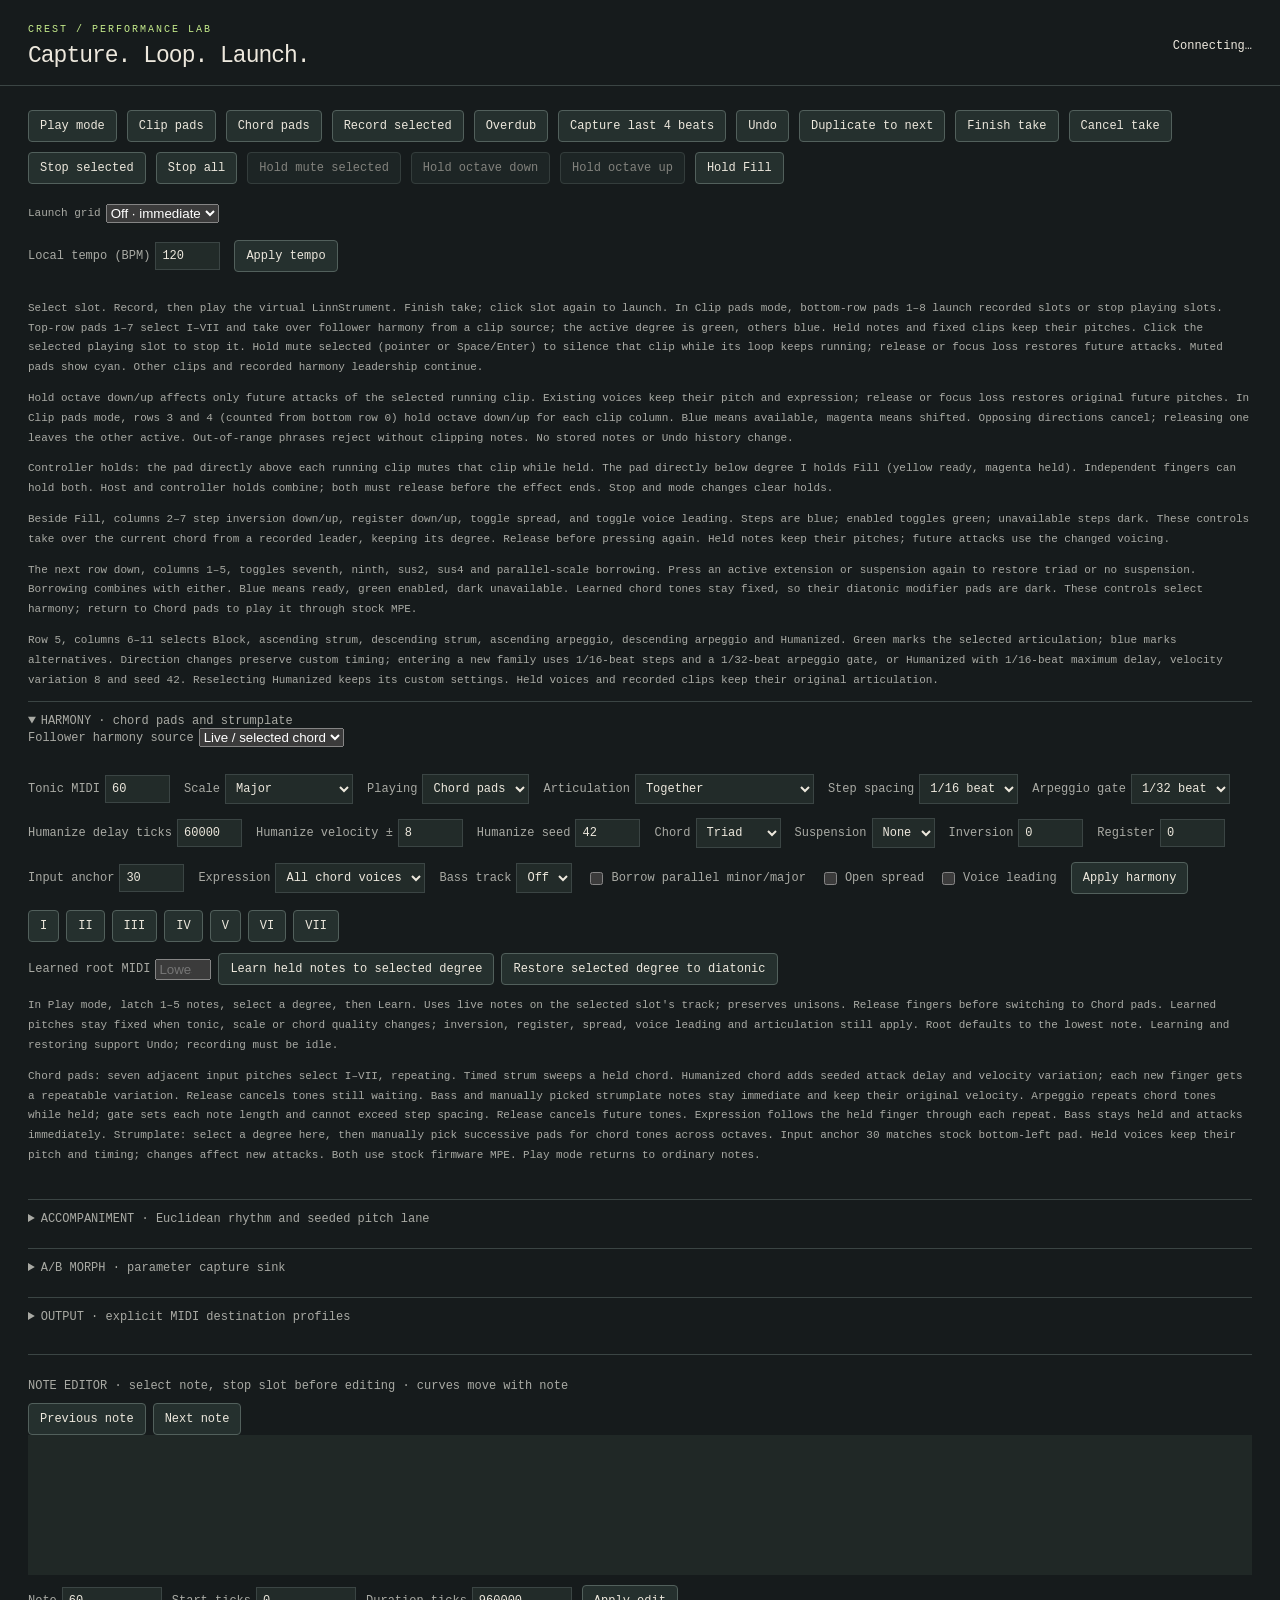
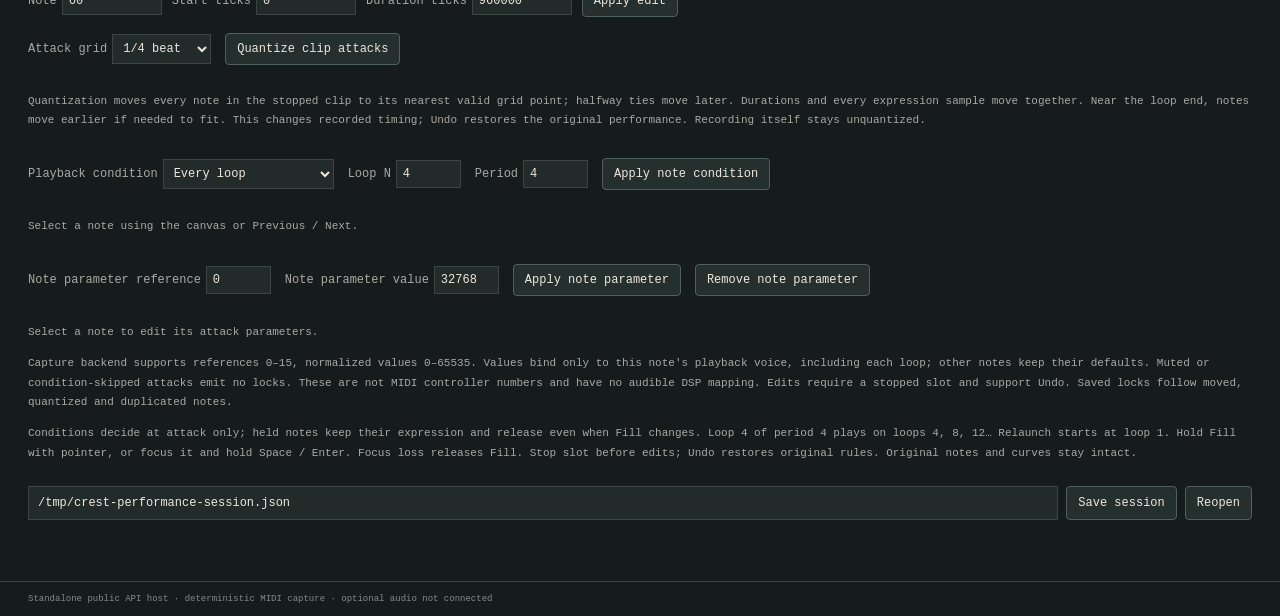
==== commit 80f7b82a: "Select chord articulations from firmware control pads" ====
--- a/crates/linnstrument-sim/web/host.html
+++ b/crates/linnstrument-sim/web/host.html
@@ -7,6 +7,7 @@
 <p class="note">Controller holds: the pad directly above each running clip mutes that clip while held. The pad directly below degree I holds Fill (yellow ready, magenta held). Independent fingers can hold both. Host and controller holds combine; both must release before the effect ends. Stop and mode changes clear holds.</p>
 <p class="note">Beside Fill, columns 2–7 step inversion down/up, register down/up, toggle spread, and toggle voice leading. Steps are blue; enabled toggles green; unavailable steps dark. These controls take over the current chord from a recorded leader, keeping its degree. Release before pressing again. Held notes keep their pitches; future attacks use the changed voicing.</p>
 <p class="note">The next row down, columns 1–5, toggles seventh, ninth, sus2, sus4 and parallel-scale borrowing. Press an active extension or suspension again to restore triad or no suspension. Borrowing combines with either. Blue means ready, green enabled, dark unavailable. Learned chord tones stay fixed, so their diatonic modifier pads are dark. These controls select harmony; return to Chord pads to play it through stock MPE.</p>
+<p class="note">Row 5, columns 6–11 selects Block, ascending strum, descending strum, ascending arpeggio, descending arpeggio and Humanized. Green marks the selected articulation; blue marks alternatives. Direction changes preserve custom timing; entering a new family uses 1/16-beat steps and a 1/32-beat arpeggio gate, or Humanized with 1/16-beat maximum delay, velocity variation 8 and seed 42. Reselecting Humanized keeps its custom settings. Held voices and recorded clips keep their original articulation.</p>
 <details id="harmony-panel" open><summary>HARMONY · chord pads and strumplate</summary>
 <label>Follower harmony source <select id="harmony-source"><option value="selected">Live / selected chord</option></select></label>
 <p id="harmony-source-state" class="note"></p>
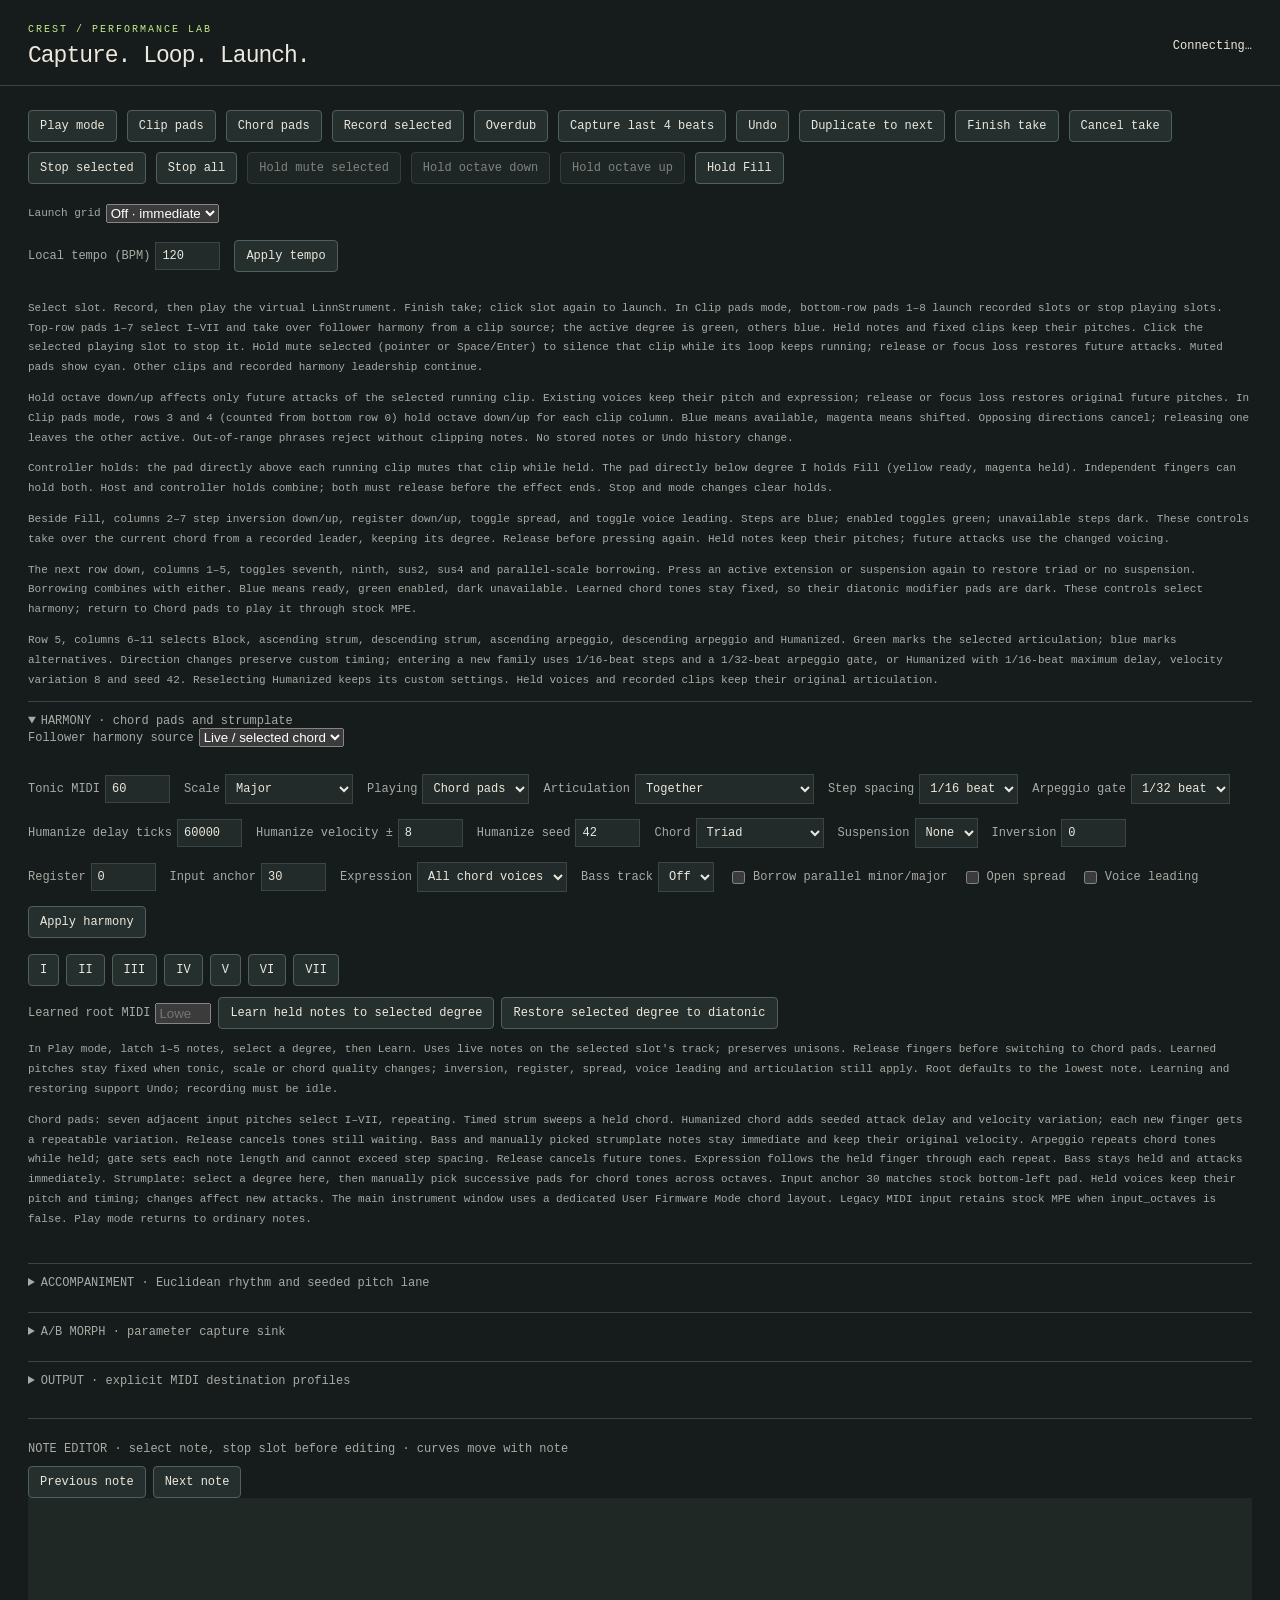
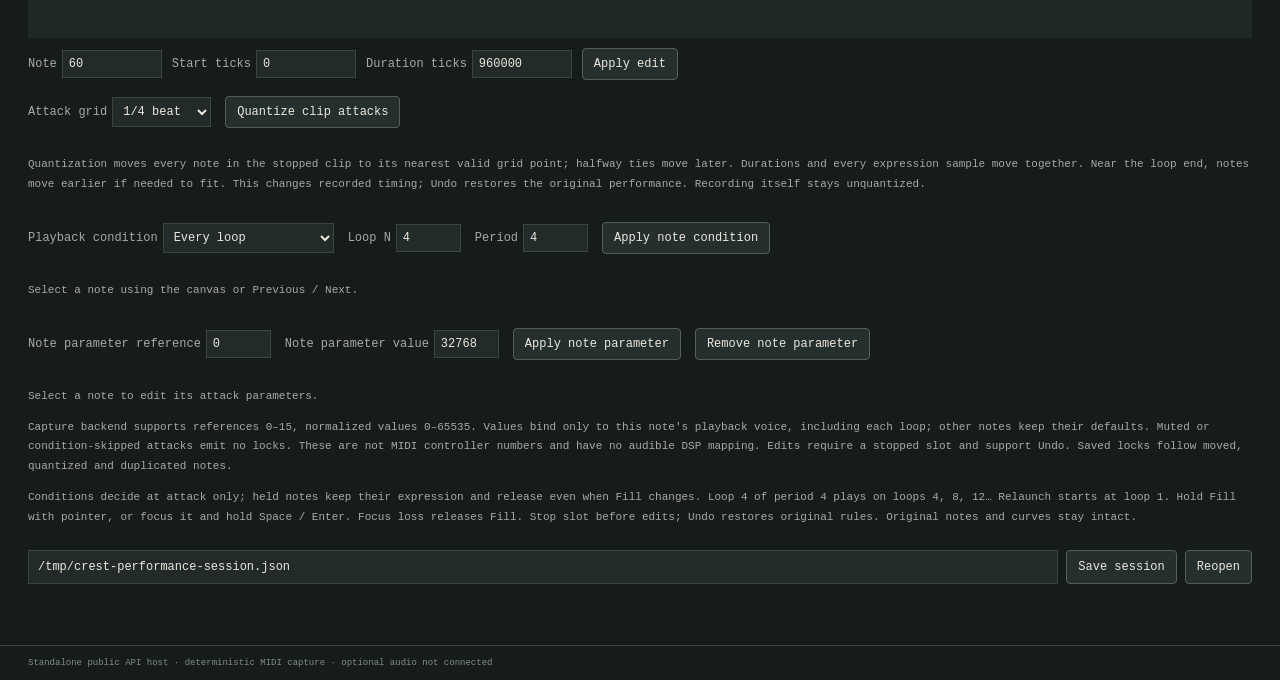
==== commit e94d2ea3: "Add expressive chord surfaces and embedded manual Focus the simulator on firmware-driven pads, hover" ====
--- a/crates/linnstrument-sim/web/host.html
+++ b/crates/linnstrument-sim/web/host.html
@@ -21,7 +21,7 @@
 <label>Humanize delay ticks <input name="humanize_delay" type="number" min="0" max="960000" value="60000" required></label>
 <label>Humanize velocity ± <input name="humanize_velocity" type="number" min="0" max="63" value="8" required></label>
 <label>Humanize seed <input name="humanize_seed" type="number" min="0" max="4294967295" value="42" required></label>
-<label>Chord <select name="extension"><option value="triad">Triad</option><option value="seventh">Seventh</option><option value="ninth">Ninth</option></select></label>
+<label>Chord <select name="extension"><option value="triad">Triad</option><option value="seventh">Seventh</option><option value="add_ninth">Add9</option><option value="sixth">Sixth</option><option value="major_seventh">Major seventh</option><option value="minor_seventh">Minor seventh</option><option value="major_ninth">Major ninth</option><option value="ninth">Ninth</option></select></label>
 <label>Suspension <select name="suspension"><option value="none">None</option><option value="second">Sus2</option><option value="fourth">Sus4</option></select></label>
 <label>Inversion <input name="inversion" type="number" min="-4" max="4" value="0" required></label>
 <label>Register <input name="register" type="number" min="-3" max="3" value="0" required></label>
@@ -37,7 +37,7 @@
 <div class="degree-strip"><label>Learned root MIDI <input id="learned-root" type="number" min="0" max="127" placeholder="Lowest held note"></label><button id="learn-chord">Learn held notes to selected degree</button><button id="clear-chord">Restore selected degree to diatonic</button></div>
 <p id="learned-state" class="note" aria-live="polite"></p>
 <p class="note">In Play mode, latch 1–5 notes, select a degree, then Learn. Uses live notes on the selected slot's track; preserves unisons. Release fingers before switching to Chord pads. Learned pitches stay fixed when tonic, scale or chord quality changes; inversion, register, spread, voice leading and articulation still apply. Root defaults to the lowest note. Learning and restoring support Undo; recording must be idle.</p>
-<p class="note">Chord pads: seven adjacent input pitches select I–VII, repeating. Timed strum sweeps a held chord. Humanized chord adds seeded attack delay and velocity variation; each new finger gets a repeatable variation. Release cancels tones still waiting. Bass and manually picked strumplate notes stay immediate and keep their original velocity. Arpeggio repeats chord tones while held; gate sets each note length and cannot exceed step spacing. Release cancels future tones. Expression follows the held finger through each repeat. Bass stays held and attacks immediately. Strumplate: select a degree here, then manually pick successive pads for chord tones across octaves. Input anchor 30 matches stock bottom-left pad. Held voices keep their pitch and timing; changes affect new attacks. Both use stock firmware MPE. Play mode returns to ordinary notes.</p></details>
+<p class="note">Chord pads: seven adjacent input pitches select I–VII, repeating. Timed strum sweeps a held chord. Humanized chord adds seeded attack delay and velocity variation; each new finger gets a repeatable variation. Release cancels tones still waiting. Bass and manually picked strumplate notes stay immediate and keep their original velocity. Arpeggio repeats chord tones while held; gate sets each note length and cannot exceed step spacing. Release cancels future tones. Expression follows the held finger through each repeat. Bass stays held and attacks immediately. Strumplate: select a degree here, then manually pick successive pads for chord tones across octaves. Input anchor 30 matches stock bottom-left pad. Held voices keep their pitch and timing; changes affect new attacks. The main instrument window uses a dedicated User Firmware Mode chord layout. Legacy MIDI input retains stock MPE when input_octaves is false. Play mode returns to ordinary notes.</p></details>
 <details id="pattern-panel"><summary>ACCOMPANIMENT · Euclidean rhythm and seeded pitch lane</summary>
 <form id="pattern-form" class="harmony-fields">
 <label>Steps <input name="steps" type="number" min="1" max="128" value="16" required></label>
--- a/crates/linnstrument-sim/web/style.css
+++ b/crates/linnstrument-sim/web/style.css
@@ -4,3 +4,9 @@
 .harmony-fields{display:flex;flex-wrap:wrap;gap:14px;padding:16px 0}.harmony-fields input[type=number]{width:65px}.harmony-fields input,.harmony-fields select{background:#222b29;border:1px solid var(--line);color:var(--ink);padding:6px;font:inherit}.degree-strip{display:flex;gap:7px}.degree-strip button[aria-pressed=true]{border-color:var(--accent);color:var(--accent)}select:focus-visible,input:focus-visible{outline:2px solid var(--accent);outline-offset:2px}
 
 #keyboard-settings{display:block;width:100%;margin:10px 0;padding:10px;background:#222b29;border:1px solid var(--line);color:var(--ink);font:inherit}#keyboard-status{display:block;margin-top:8px;color:var(--muted)}
+
+/* The surface is the performance view. Device diagnostics are opt-in. */
+.instrument-page header{padding:14px 24px}.instrument-page h1{margin:0}.instrument-page main{padding:16px 24px 8px}.instrument-page .status{display:flex;gap:18px;align-items:center}.surface-modes{display:flex;align-items:center;gap:8px;margin:0 0 16px}.surface-modes button[aria-pressed=true]{background:#c5eb8b;color:#18201a;border-color:#c5eb8b}.surface-modes button{min-width:84px}#performance-summary{margin-left:auto;color:var(--muted);text-align:right;font-size:11px;max-width:48%;line-height:1.6}.pad-help{display:grid;grid-template-columns:minmax(130px,180px) 1fr minmax(120px,160px);gap:14px;align-items:start;min-height:70px;margin-top:14px;padding:12px 14px;border:1px solid var(--line);border-radius:5px;background:#202826;line-height:1.6}.pad-help strong{color:var(--accent)}#pad-description{color:var(--ink)}#pad-light{font-size:10px;color:var(--muted);white-space:normal}.instrument-page .toolbar{margin-top:12px;gap:12px}.instrument-page .support p{margin-bottom:4px}.instrument-page #device-options[hidden]{display:none}.instrument-page #device-options{border-top:1px solid var(--line);padding-top:12px;margin-top:15px}.instrument-page footer{padding:10px 24px}.instrument-page #error:empty{display:none}@media(max-width:1000px){#performance-summary{max-width:38%;font-size:10px}.pad-help{grid-template-columns:150px 1fr}#pad-light{grid-column:2}.brand small{font-size:8px}}
+
+[hidden]{display:none!important}
+.instrument-page header{padding:10px 24px}.instrument-page main{padding-top:10px}.instrument-page .surface-modes{margin-bottom:8px}.instrument-page .pad-help{margin-top:8px;min-height:58px;padding:8px 12px;font-size:11px}.instrument-page #chord-key{margin:0 0 8px;font-size:11px}.instrument-page .toolbar{margin-top:8px}.instrument-page .support{font-size:10px}
